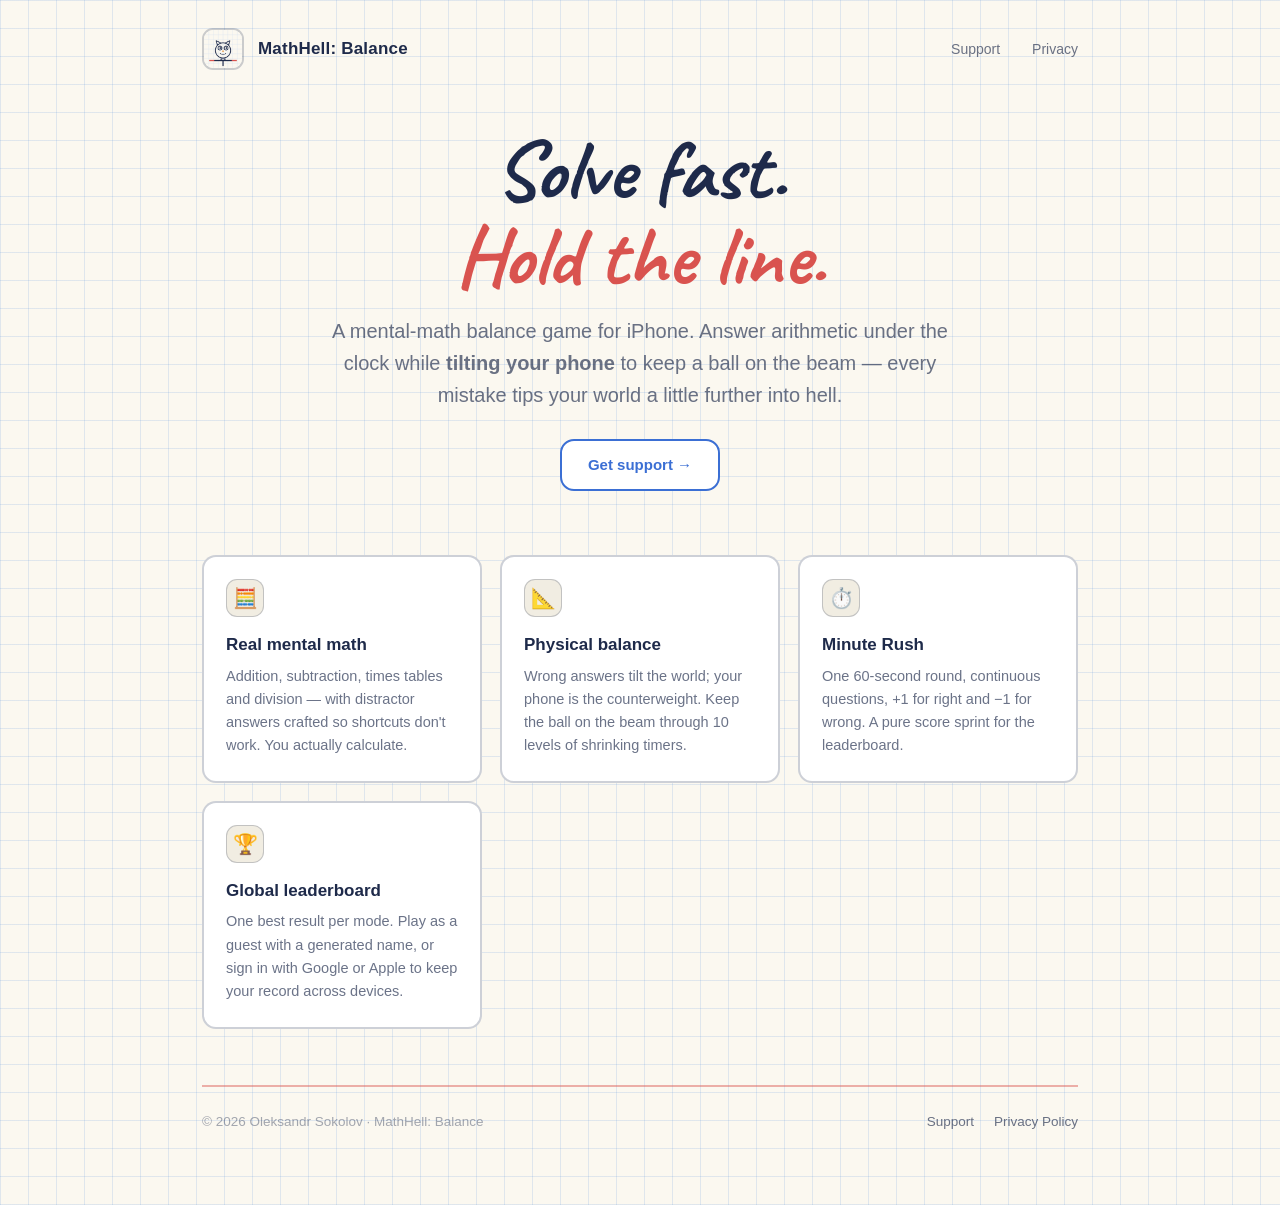
==== index.html @ 10a7e120 "Add landing, privacy policy, and support pages Squared-notebook look mirroring the app's theme (pape" ====
<!DOCTYPE html>
<html lang="en">
<head>
  <meta charset="UTF-8" />
  <meta name="viewport" content="width=device-width, initial-scale=1.0" />
  <title>MathHell: Balance — Solve fast. Hold the line.</title>
  <meta name="description" content="MathHell: Balance is a mental-math balance game for iPhone. Solve arithmetic fast while tilting your phone to keep a ball on the beam — every mistake tips your world." />
  <link rel="icon" href="assets/icon.png" />
  <link rel="preconnect" href="https://fonts.googleapis.com" />
  <link rel="preconnect" href="https://fonts.gstatic.com" crossorigin />
  <link href="https://fonts.googleapis.com/css2?family=Caveat:wght@500;700&display=swap" rel="stylesheet" />
  <link rel="stylesheet" href="style.css" />
</head>
<body>
  <div class="wrap">
    <nav class="nav">
      <img class="logo" src="assets/icon.png" alt="MathHell: Balance icon" />
      <span class="brand">MathHell: Balance</span>
      <span class="spacer"></span>
      <a href="support.html">Support</a>
      <a href="privacy.html">Privacy</a>
    </nav>

    <header class="hero">
      <h1>Solve fast.<br /><span class="danger">Hold the line.</span></h1>
      <p class="lead">
        A mental-math balance game for iPhone. Answer arithmetic under the
        clock while <strong>tilting your phone</strong> to keep a ball on the
        beam — every mistake tips your world a little further into hell.
      </p>
      <a class="btn accent" href="support.html">Get support →</a>
    </header>

    <section class="features">
      <div class="card">
        <div class="dot">🧮</div>
        <h3>Real mental math</h3>
        <p>Addition, subtraction, times tables and division — with distractor
          answers crafted so shortcuts don't work. You actually calculate.</p>
      </div>
      <div class="card">
        <div class="dot">📐</div>
        <h3>Physical balance</h3>
        <p>Wrong answers tilt the world; your phone is the counterweight. Keep
          the ball on the beam through 10 levels of shrinking timers.</p>
      </div>
      <div class="card">
        <div class="dot">⏱️</div>
        <h3>Minute Rush</h3>
        <p>One 60-second round, continuous questions, +1 for right and −1 for
          wrong. A pure score sprint for the leaderboard.</p>
      </div>
      <div class="card">
        <div class="dot">🏆</div>
        <h3>Global leaderboard</h3>
        <p>One best result per mode. Play as a guest with a generated name, or
          sign in with Google or Apple to keep your record across devices.</p>
      </div>
    </section>

    <footer class="footer">
      <span>© 2026 Oleksandr Sokolov · MathHell: Balance</span>
      <span class="spacer"></span>
      <a href="support.html">Support</a>
      <a href="privacy.html">Privacy Policy</a>
    </footer>
  </div>
</body>
</html>
---- style.css ----
/* MathHell: Balance — landing / support / privacy.
   Colors and the squared-notebook look mirror the app's src/ui/theme.ts
   so the site feels like the product: warm paper, light-blue cell grid,
   blue-black ink, red-pen accents, Caveat handwriting. */

:root {
  --paper: #fbf8f0;
  --surface: #ffffff;
  --surface-alt: #f1ede2;
  --grid: rgba(96, 150, 220, 0.18);
  --margin: rgba(217, 83, 79, 0.45);
  --ink: #1e2a4a;
  --ink-soft: rgba(30, 42, 74, 0.66);
  --ink-faint: rgba(30, 42, 74, 0.4);
  --line: rgba(30, 42, 74, 0.22);
  --accent: #3b6fd4;
  --success: #3f9b6b;
  --warning: #e8963c;
  --danger: #d9534f;
  --r-card: 14px;
}

* { box-sizing: border-box; }

html { scroll-behavior: smooth; }

body {
  margin: 0;
  color: var(--ink);
  font-family: -apple-system, BlinkMacSystemFont, "Segoe UI", Roboto, Helvetica,
    Arial, sans-serif;
  line-height: 1.6;
  -webkit-font-smoothing: antialiased;
  min-height: 100vh;
  /* the notebook page: paper + cell grid + the classic red margin line */
  background-color: var(--paper);
  background-image:
    linear-gradient(var(--grid) 1px, transparent 1px),
    linear-gradient(90deg, var(--grid) 1px, transparent 1px);
  background-size: 28px 28px;
}

.wrap {
  max-width: 920px;
  margin: 0 auto;
  padding: 28px 22px 72px;
}

.hand {
  font-family: "Caveat", cursive;
}

/* ---------- Top bar ---------- */
.nav {
  display: flex;
  align-items: center;
  gap: 14px;
  margin-bottom: 40px;
}
.nav .logo {
  width: 42px;
  height: 42px;
  border-radius: 11px;
  border: 2px solid var(--line);
}
.nav .brand {
  font-weight: 700;
  letter-spacing: 0.2px;
  font-size: 17px;
}
.nav .spacer { flex: 1; }
.nav a {
  color: var(--ink-soft);
  text-decoration: none;
  font-size: 14px;
  margin-left: 18px;
}
.nav a:hover { color: var(--ink); }

/* ---------- Hero ---------- */
.hero {
  text-align: center;
  padding: 18px 0 8px;
}
.hero h1 {
  font-family: "Caveat", cursive;
  font-size: clamp(46px, 9vw, 84px);
  line-height: 1.02;
  margin: 0 0 16px;
  font-weight: 700;
  letter-spacing: -0.5px;
}
.hero h1 .accent { color: var(--accent); }
.hero h1 .danger { color: var(--danger); }
.hero p.lead {
  font-size: clamp(16px, 2.4vw, 20px);
  color: var(--ink-soft);
  max-width: 620px;
  margin: 0 auto 28px;
}

/* ---------- Buttons (ink outline, like the app's chalkBorder) ---------- */
.btn {
  display: inline-block;
  padding: 12px 26px;
  border-radius: var(--r-card);
  background: var(--surface);
  color: var(--ink);
  text-decoration: none;
  font-weight: 600;
  font-size: 15px;
  border: 2px solid var(--ink-soft);
  transition: transform 0.09s ease, background 0.12s ease;
}
.btn:hover { transform: translateY(-1px); background: var(--surface-alt); }
.btn:active { transform: scale(0.98); }
.btn.accent { color: var(--accent); border-color: var(--accent); }

/* ---------- Feature cards ---------- */
.features {
  display: grid;
  grid-template-columns: repeat(auto-fit, minmax(230px, 1fr));
  gap: 18px;
  margin: 56px 0;
}
.card {
  background: var(--surface);
  border-radius: var(--r-card);
  padding: 22px 22px 24px;
  border: 2px solid var(--line);
}
.card .dot {
  width: 38px;
  height: 38px;
  border-radius: 11px;
  display: grid;
  place-items: center;
  font-size: 20px;
  margin-bottom: 14px;
  background: var(--surface-alt);
  border: 1px solid var(--line);
}
.card h3 { margin: 0 0 6px; font-size: 17px; }
.card p { margin: 0; color: var(--ink-soft); font-size: 14.5px; }

/* ---------- Content pages (support / privacy) ---------- */
.page h1 {
  font-family: "Caveat", cursive;
  font-size: clamp(38px, 6vw, 56px);
  margin: 6px 0 6px;
  font-weight: 700;
}
.page .updated { color: var(--ink-faint); font-size: 13px; margin-bottom: 30px; }
.panel {
  background: var(--surface);
  border-radius: var(--r-card);
  padding: 26px 28px;
  border: 2px solid var(--line);
  margin-bottom: 20px;
}
.panel h2 {
  font-size: 19px;
  margin: 0 0 10px;
}
.panel h2 .tag { color: var(--accent); }
.panel p, .panel li { color: var(--ink-soft); font-size: 15px; }
.panel a { color: var(--accent); text-decoration: none; }
.panel a:hover { text-decoration: underline; }
.panel ul { padding-left: 20px; margin: 8px 0 0; }
.panel li { margin-bottom: 6px; }
.pill {
  display: inline-block;
  font-size: 12.5px;
  font-weight: 600;
  color: var(--success);
  background: var(--surface-alt);
  padding: 5px 12px;
  border-radius: 999px;
  border: 1px solid var(--line);
  margin-bottom: 16px;
}
.mail {
  display: inline-block;
  margin-top: 6px;
  font-size: 17px;
  font-weight: 600;
}

/* ---------- Footer ---------- */
.footer {
  margin-top: 56px;
  padding-top: 24px;
  border-top: 2px solid var(--margin);
  display: flex;
  gap: 20px;
  flex-wrap: wrap;
  align-items: center;
  color: var(--ink-faint);
  font-size: 13.5px;
}
.footer a { color: var(--ink-soft); text-decoration: none; }
.footer a:hover { color: var(--ink); }
.footer .spacer { flex: 1; }
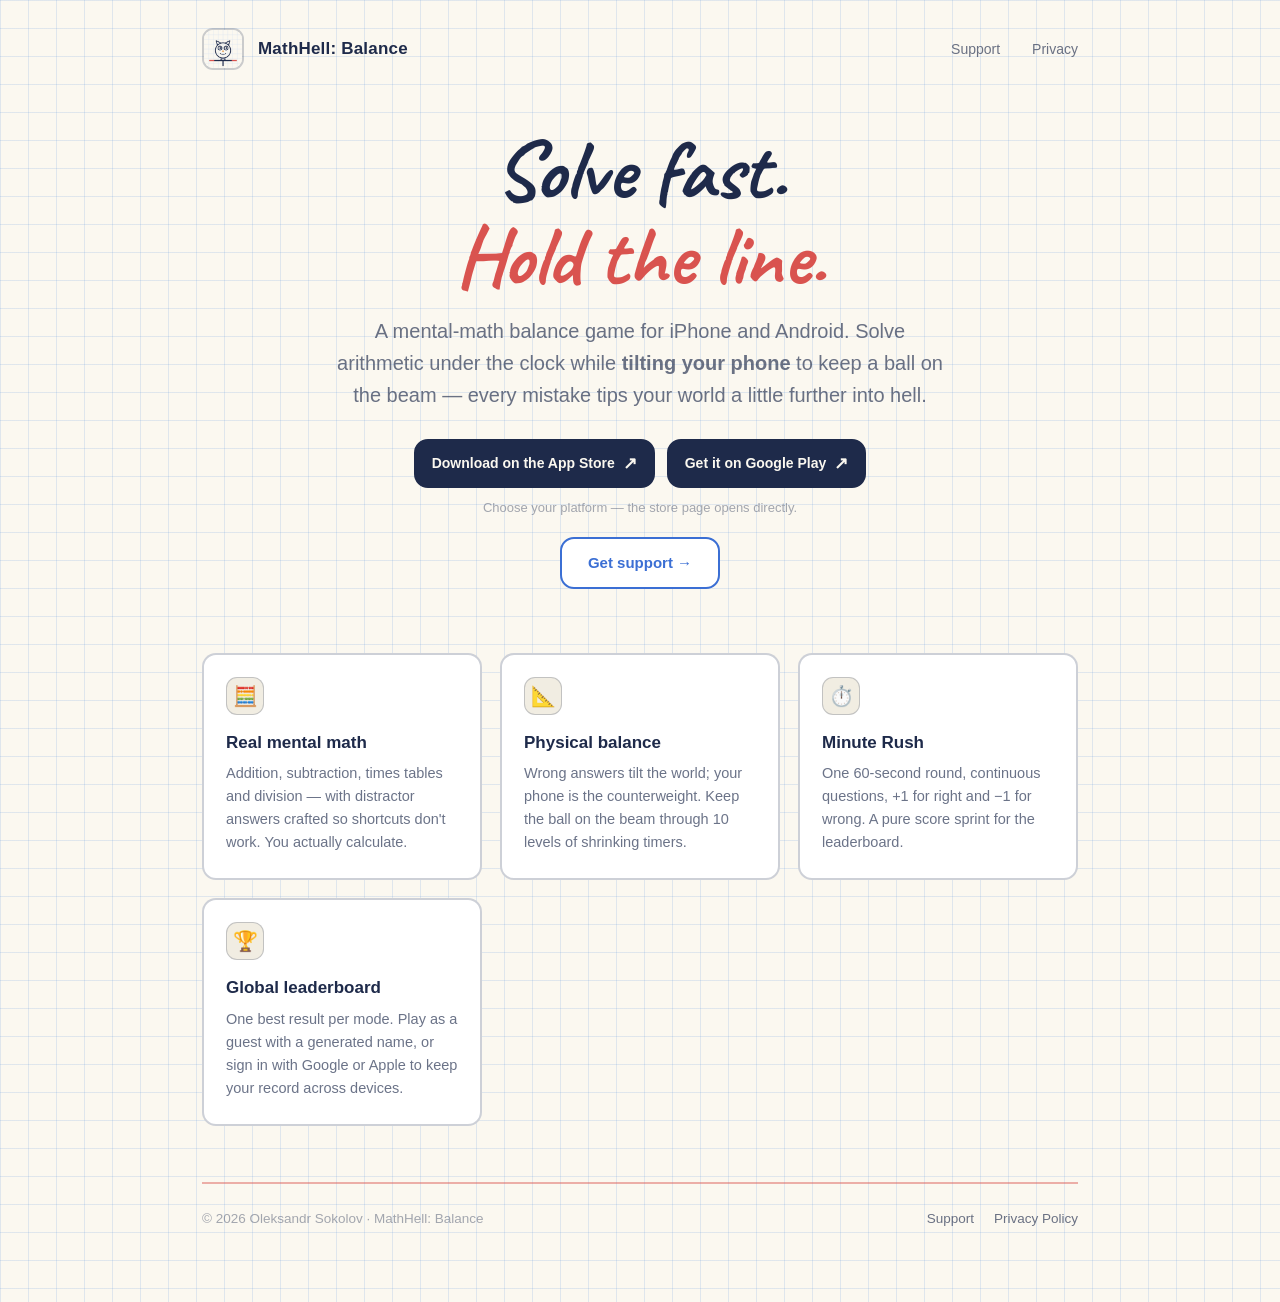
==== commit 03853d87: "feat: add direct app store download links" ====
--- a/index.html
+++ b/index.html
@@ -4,7 +4,10 @@
   <meta charset="UTF-8" />
   <meta name="viewport" content="width=device-width, initial-scale=1.0" />
   <title>MathHell: Balance — Solve fast. Hold the line.</title>
-  <meta name="description" content="MathHell: Balance is a mental-math balance game for iPhone. Solve arithmetic fast while tilting your phone to keep a ball on the beam — every mistake tips your world." />
+  <meta name="description" content="MathHell: Balance is a mental-math balance game for iPhone and Android. Solve arithmetic fast while tilting your phone to keep a ball on the beam — every mistake tips your world." />
+  <meta property="og:title" content="MathHell: Balance — Solve fast. Hold the line." />
+  <meta property="og:description" content="A mental-math balance game for iPhone and Android." />
+  <meta property="og:image" content="assets/icon.png" />
   <link rel="icon" href="assets/icon.png" />
   <link rel="preconnect" href="https://fonts.googleapis.com" />
   <link rel="preconnect" href="https://fonts.gstatic.com" crossorigin />
@@ -24,10 +27,15 @@
     <header class="hero">
       <h1>Solve fast.<br /><span class="danger">Hold the line.</span></h1>
       <p class="lead">
-        A mental-math balance game for iPhone. Answer arithmetic under the
-        clock while <strong>tilting your phone</strong> to keep a ball on the
-        beam — every mistake tips your world a little further into hell.
+        A mental-math balance game for iPhone and Android. Solve arithmetic
+        under the clock while <strong>tilting your phone</strong> to keep a ball
+        on the beam — every mistake tips your world a little further into hell.
       </p>
+      <div class="store-links" aria-label="Download MathHell: Balance">
+        <a class="store-btn" href="https://apps.apple.com/app/id6801693024" rel="noopener">Download on the App Store <span>↗</span></a>
+        <a class="store-btn" href="https://play.google.com/store/apps/details?id=com.mathhell.balance" rel="noopener">Get it on Google Play <span>↗</span></a>
+      </div>
+      <p class="download-note">Choose your platform — the store page opens directly.</p>
       <a class="btn accent" href="support.html">Get support →</a>
     </header>
 
--- a/style.css
+++ b/style.css
@@ -115,6 +115,36 @@
 .btn:hover { transform: translateY(-1px); background: var(--surface-alt); }
 .btn:active { transform: scale(0.98); }
 .btn.accent { color: var(--accent); border-color: var(--accent); }
+
+.store-links {
+  display: flex;
+  justify-content: center;
+  gap: 12px;
+  flex-wrap: wrap;
+  margin: 2px auto 10px;
+}
+.store-btn {
+  display: inline-flex;
+  align-items: center;
+  gap: 8px;
+  min-height: 48px;
+  padding: 11px 16px;
+  border-radius: var(--r-card);
+  background: var(--ink);
+  color: var(--paper);
+  text-decoration: none;
+  font-weight: 700;
+  font-size: 14px;
+  border: 2px solid var(--ink);
+  transition: transform 0.09s ease, background 0.12s ease;
+}
+.store-btn:hover { transform: translateY(-1px); background: var(--accent); border-color: var(--accent); }
+.store-btn span { font-size: 17px; line-height: 1; }
+.download-note {
+  margin: 0 auto 18px;
+  color: var(--ink-faint);
+  font-size: 13px;
+}
 
 /* ---------- Feature cards ---------- */
 .features {
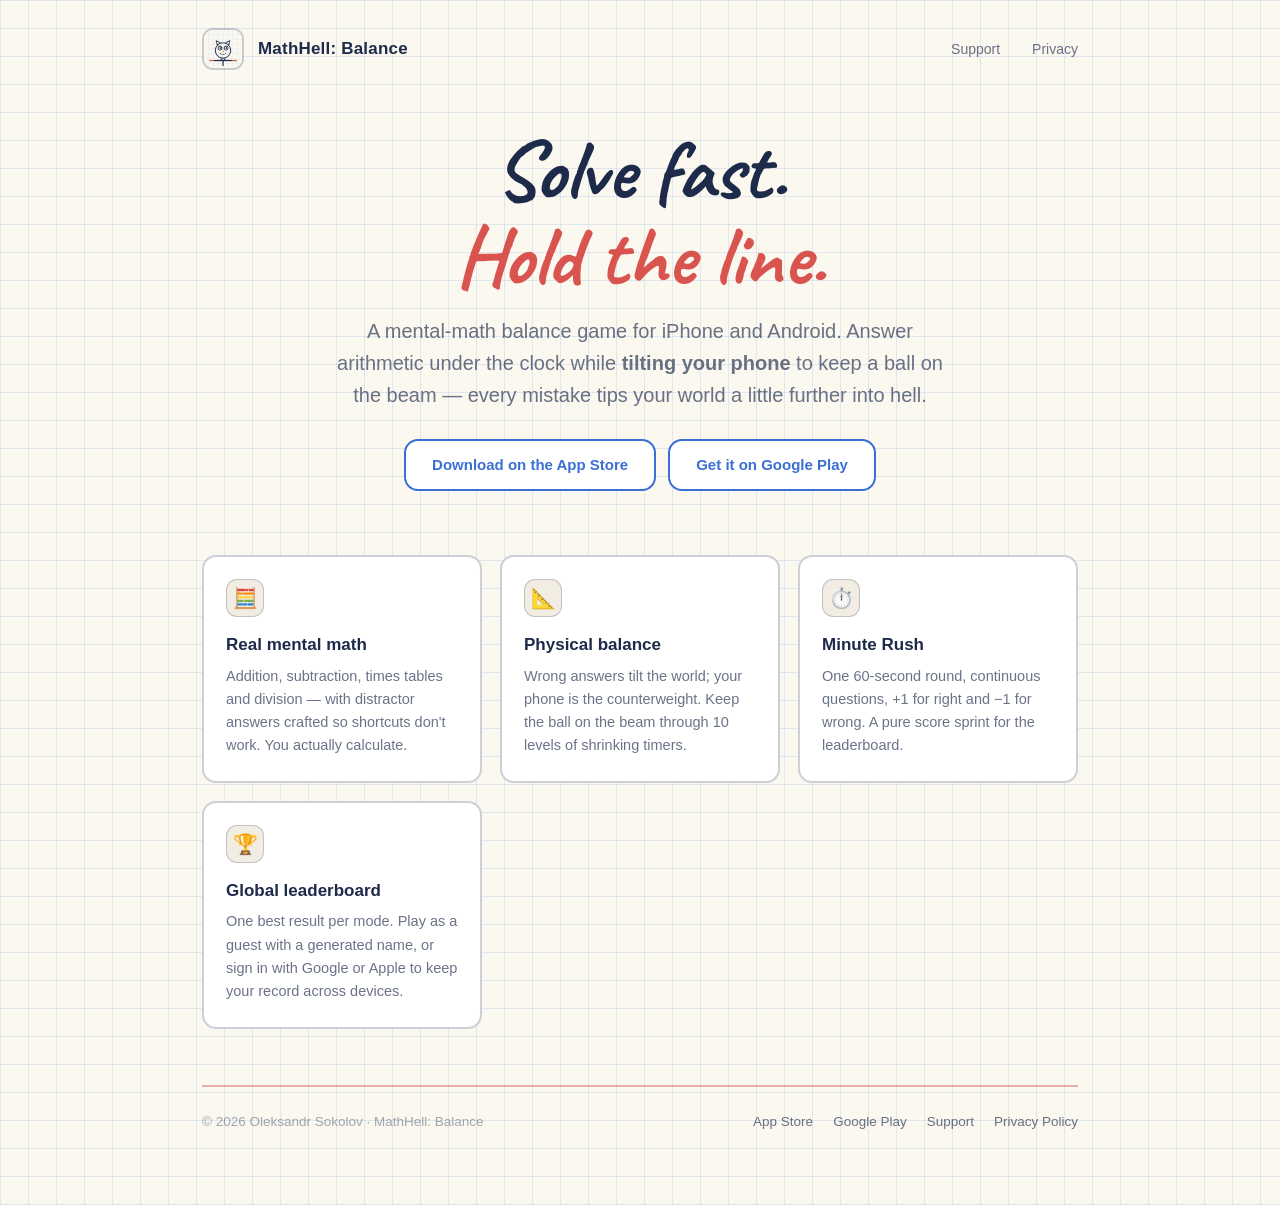
==== commit 859a3b24: "add Android, store buttons, and a rate-us panel Landing and support now mention Android, link both s" ====
--- a/index.html
+++ b/index.html
@@ -5,9 +5,7 @@
   <meta name="viewport" content="width=device-width, initial-scale=1.0" />
   <title>MathHell: Balance — Solve fast. Hold the line.</title>
   <meta name="description" content="MathHell: Balance is a mental-math balance game for iPhone and Android. Solve arithmetic fast while tilting your phone to keep a ball on the beam — every mistake tips your world." />
-  <meta property="og:title" content="MathHell: Balance — Solve fast. Hold the line." />
-  <meta property="og:description" content="A mental-math balance game for iPhone and Android." />
-  <meta property="og:image" content="assets/icon.png" />
+  <meta name="apple-itunes-app" content="app-id=6801693024" />
   <link rel="icon" href="assets/icon.png" />
   <link rel="preconnect" href="https://fonts.googleapis.com" />
   <link rel="preconnect" href="https://fonts.gstatic.com" crossorigin />
@@ -27,16 +25,14 @@
     <header class="hero">
       <h1>Solve fast.<br /><span class="danger">Hold the line.</span></h1>
       <p class="lead">
-        A mental-math balance game for iPhone and Android. Solve arithmetic
-        under the clock while <strong>tilting your phone</strong> to keep a ball
-        on the beam — every mistake tips your world a little further into hell.
+        A mental-math balance game for iPhone and Android. Answer arithmetic under the
+        clock while <strong>tilting your phone</strong> to keep a ball on the
+        beam — every mistake tips your world a little further into hell.
       </p>
-      <div class="store-links" aria-label="Download MathHell: Balance">
-        <a class="store-btn" href="https://apps.apple.com/app/id6801693024" rel="noopener">Download on the App Store <span>↗</span></a>
-        <a class="store-btn" href="https://play.google.com/store/apps/details?id=com.mathhell.balance" rel="noopener">Get it on Google Play <span>↗</span></a>
+      <div class="stores">
+        <a class="btn accent" href="https://apps.apple.com/app/id6801693024">Download on the App Store</a>
+        <a class="btn accent" href="https://play.google.com/store/apps/details?id=com.mathhell.balance">Get it on Google Play</a>
       </div>
-      <p class="download-note">Choose your platform — the store page opens directly.</p>
-      <a class="btn accent" href="support.html">Get support →</a>
     </header>
 
     <section class="features">
@@ -69,6 +65,8 @@
     <footer class="footer">
       <span>© 2026 Oleksandr Sokolov · MathHell: Balance</span>
       <span class="spacer"></span>
+      <a href="https://apps.apple.com/app/id6801693024">App Store</a>
+      <a href="https://play.google.com/store/apps/details?id=com.mathhell.balance">Google Play</a>
       <a href="support.html">Support</a>
       <a href="privacy.html">Privacy Policy</a>
     </footer>
--- a/style.css
+++ b/style.css
@@ -115,36 +115,13 @@
 .btn:hover { transform: translateY(-1px); background: var(--surface-alt); }
 .btn:active { transform: scale(0.98); }
 .btn.accent { color: var(--accent); border-color: var(--accent); }
-
-.store-links {
+.stores {
   display: flex;
+  flex-wrap: wrap;
   justify-content: center;
   gap: 12px;
-  flex-wrap: wrap;
-  margin: 2px auto 10px;
-}
-.store-btn {
-  display: inline-flex;
-  align-items: center;
-  gap: 8px;
-  min-height: 48px;
-  padding: 11px 16px;
-  border-radius: var(--r-card);
-  background: var(--ink);
-  color: var(--paper);
-  text-decoration: none;
-  font-weight: 700;
-  font-size: 14px;
-  border: 2px solid var(--ink);
-  transition: transform 0.09s ease, background 0.12s ease;
-}
-.store-btn:hover { transform: translateY(-1px); background: var(--accent); border-color: var(--accent); }
-.store-btn span { font-size: 17px; line-height: 1; }
-.download-note {
-  margin: 0 auto 18px;
-  color: var(--ink-faint);
-  font-size: 13px;
-}
+}
+.stores.left { justify-content: flex-start; margin-top: 12px; }
 
 /* ---------- Feature cards ---------- */
 .features {
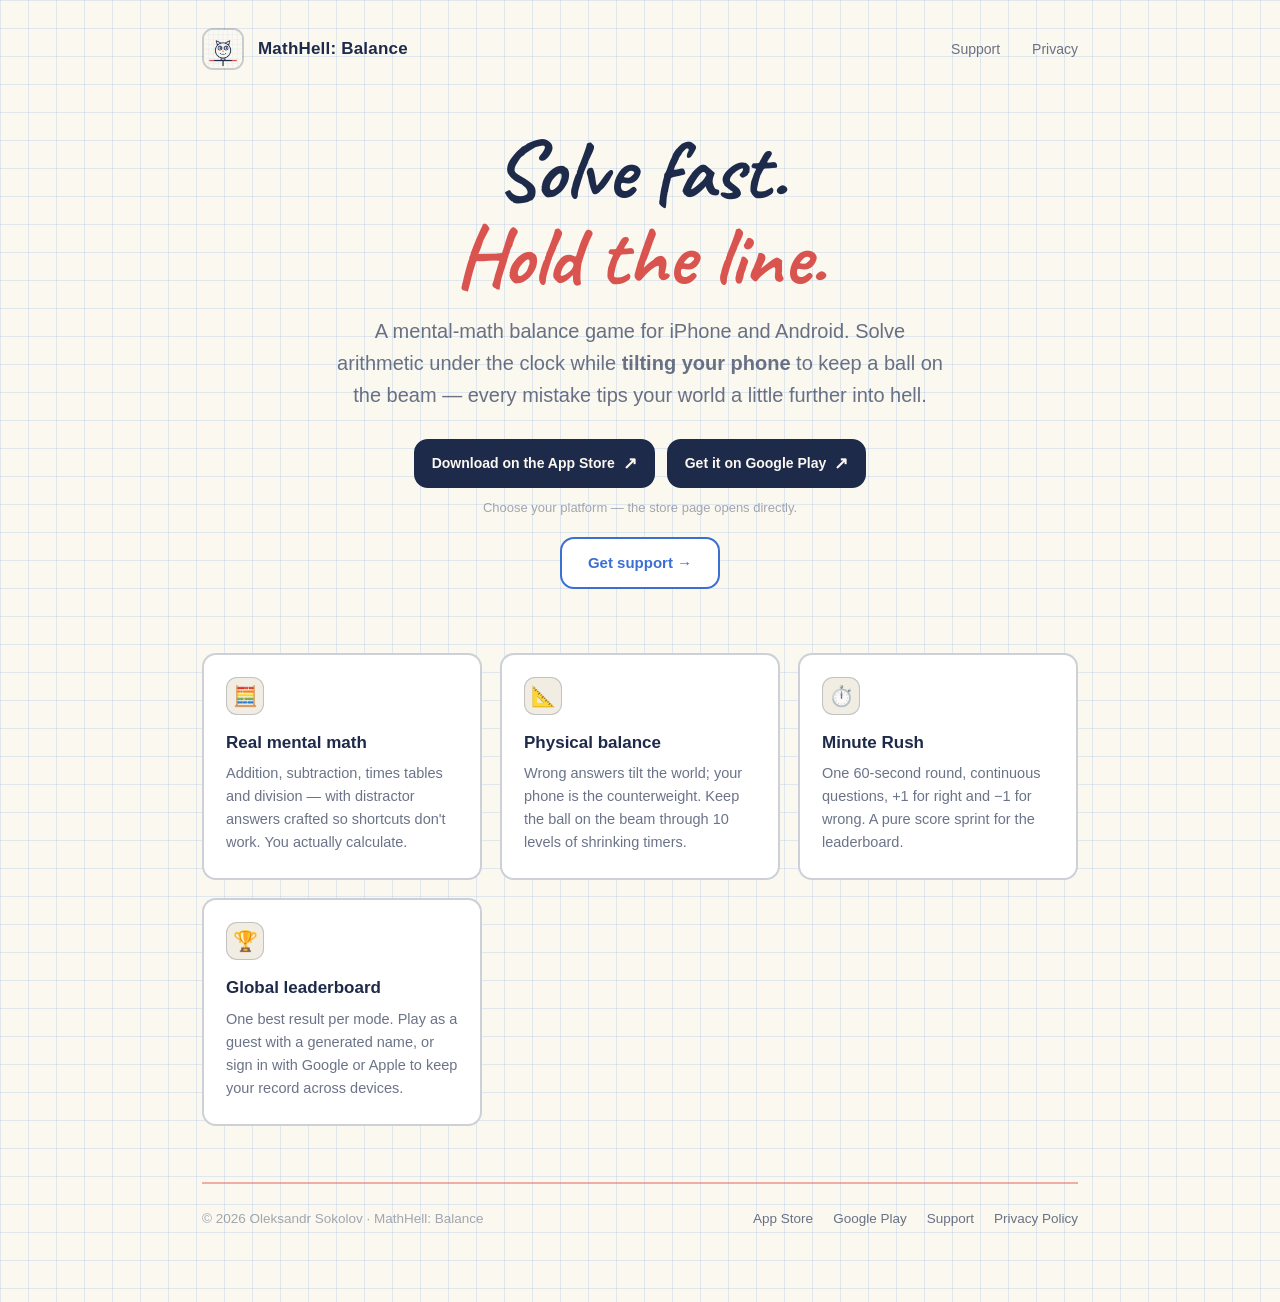
==== commit f57e2012: "Merge origin/main: keep the Pi store buttons, add banner, footer and rate-us Both sides added store " ====
--- a/index.html
+++ b/index.html
@@ -6,6 +6,9 @@
   <title>MathHell: Balance — Solve fast. Hold the line.</title>
   <meta name="description" content="MathHell: Balance is a mental-math balance game for iPhone and Android. Solve arithmetic fast while tilting your phone to keep a ball on the beam — every mistake tips your world." />
   <meta name="apple-itunes-app" content="app-id=6801693024" />
+  <meta property="og:title" content="MathHell: Balance — Solve fast. Hold the line." />
+  <meta property="og:description" content="A mental-math balance game for iPhone and Android." />
+  <meta property="og:image" content="assets/icon.png" />
   <link rel="icon" href="assets/icon.png" />
   <link rel="preconnect" href="https://fonts.googleapis.com" />
   <link rel="preconnect" href="https://fonts.gstatic.com" crossorigin />
@@ -25,14 +28,16 @@
     <header class="hero">
       <h1>Solve fast.<br /><span class="danger">Hold the line.</span></h1>
       <p class="lead">
-        A mental-math balance game for iPhone and Android. Answer arithmetic under the
-        clock while <strong>tilting your phone</strong> to keep a ball on the
-        beam — every mistake tips your world a little further into hell.
+        A mental-math balance game for iPhone and Android. Solve arithmetic
+        under the clock while <strong>tilting your phone</strong> to keep a ball
+        on the beam — every mistake tips your world a little further into hell.
       </p>
-      <div class="stores">
-        <a class="btn accent" href="https://apps.apple.com/app/id6801693024">Download on the App Store</a>
-        <a class="btn accent" href="https://play.google.com/store/apps/details?id=com.mathhell.balance">Get it on Google Play</a>
+      <div class="store-links" aria-label="Download MathHell: Balance">
+        <a class="store-btn" href="https://apps.apple.com/app/id6801693024" rel="noopener">Download on the App Store <span>↗</span></a>
+        <a class="store-btn" href="https://play.google.com/store/apps/details?id=com.mathhell.balance" rel="noopener">Get it on Google Play <span>↗</span></a>
       </div>
+      <p class="download-note">Choose your platform — the store page opens directly.</p>
+      <a class="btn accent" href="support.html">Get support →</a>
     </header>
 
     <section class="features">
--- a/style.css
+++ b/style.css
@@ -115,13 +115,37 @@
 .btn:hover { transform: translateY(-1px); background: var(--surface-alt); }
 .btn:active { transform: scale(0.98); }
 .btn.accent { color: var(--accent); border-color: var(--accent); }
-.stores {
+
+.store-links {
   display: flex;
-  flex-wrap: wrap;
   justify-content: center;
   gap: 12px;
-}
-.stores.left { justify-content: flex-start; margin-top: 12px; }
+  flex-wrap: wrap;
+  margin: 2px auto 10px;
+}
+.store-btn {
+  display: inline-flex;
+  align-items: center;
+  gap: 8px;
+  min-height: 48px;
+  padding: 11px 16px;
+  border-radius: var(--r-card);
+  background: var(--ink);
+  color: var(--paper);
+  text-decoration: none;
+  font-weight: 700;
+  font-size: 14px;
+  border: 2px solid var(--ink);
+  transition: transform 0.09s ease, background 0.12s ease;
+}
+.store-links.left { justify-content: flex-start; margin: 12px 0 0; }
+.store-btn:hover { transform: translateY(-1px); background: var(--accent); border-color: var(--accent); }
+.store-btn span { font-size: 17px; line-height: 1; }
+.download-note {
+  margin: 0 auto 18px;
+  color: var(--ink-faint);
+  font-size: 13px;
+}
 
 /* ---------- Feature cards ---------- */
 .features {
